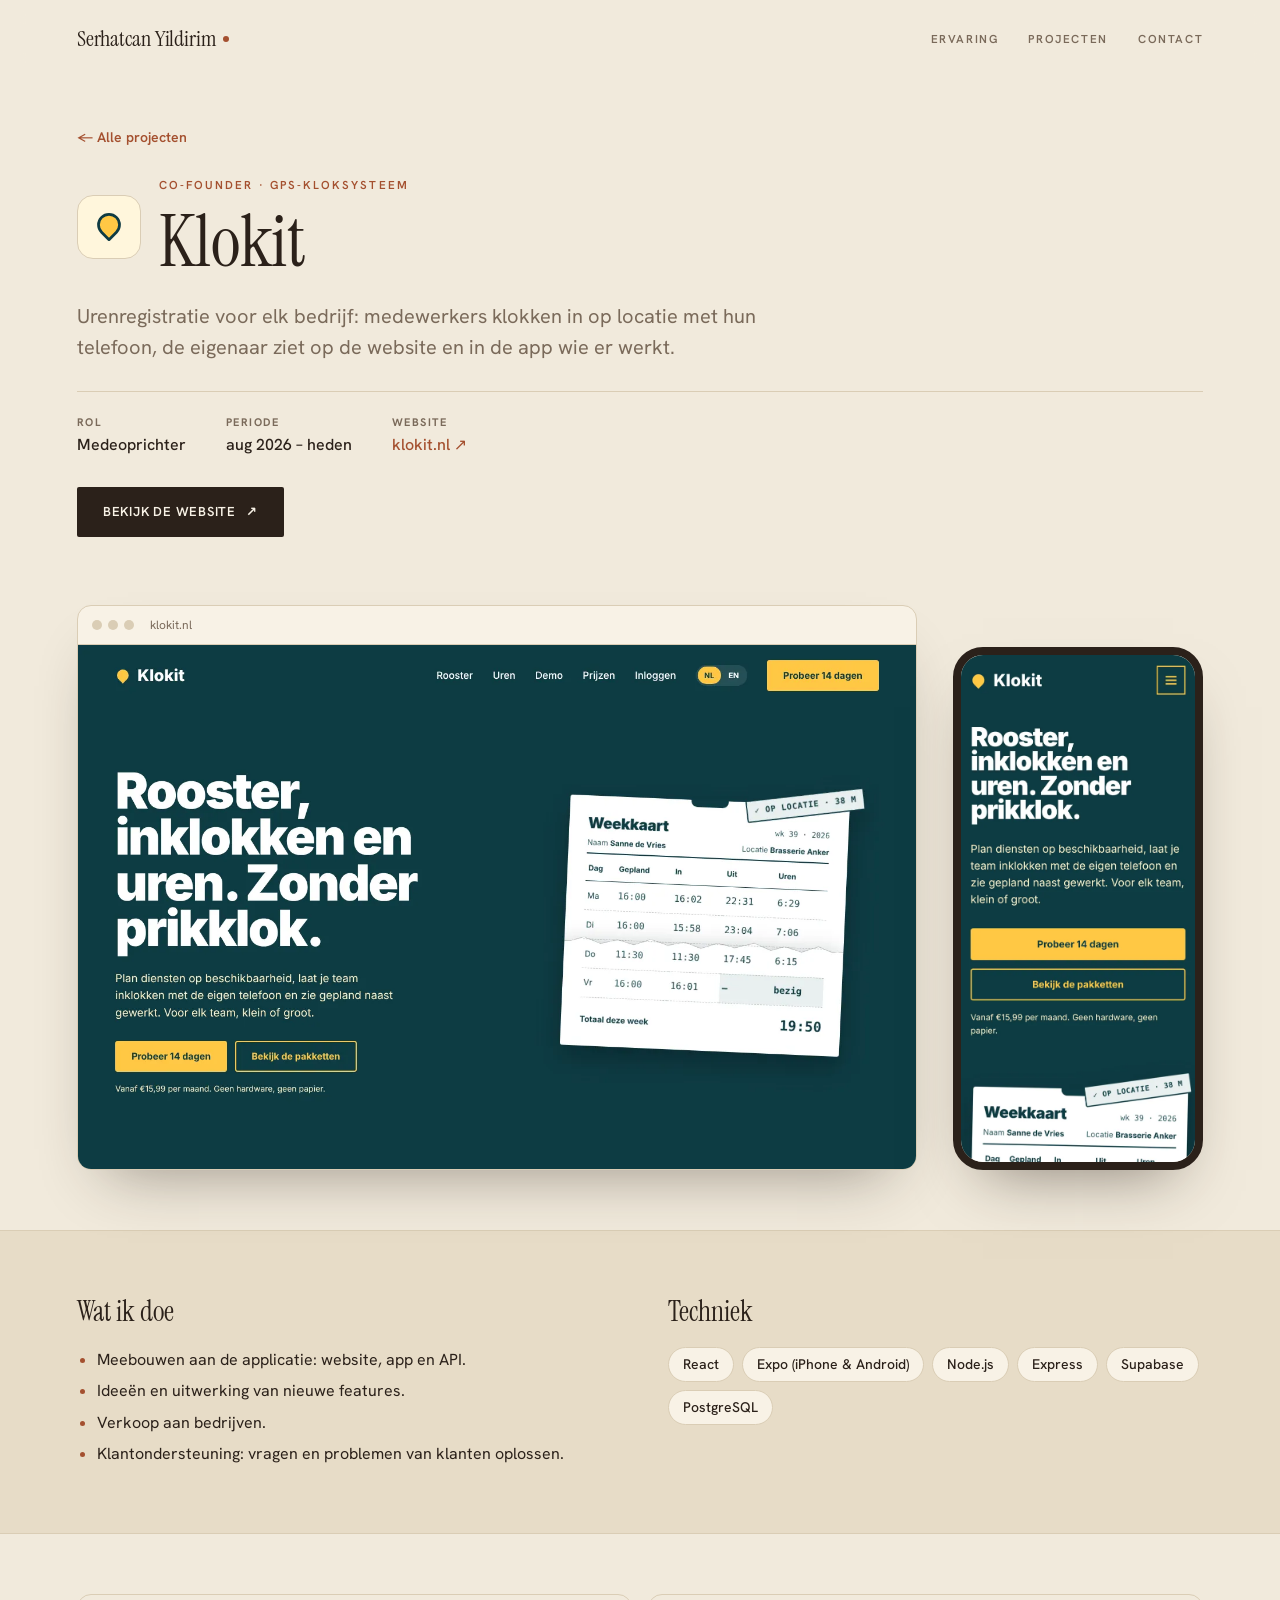
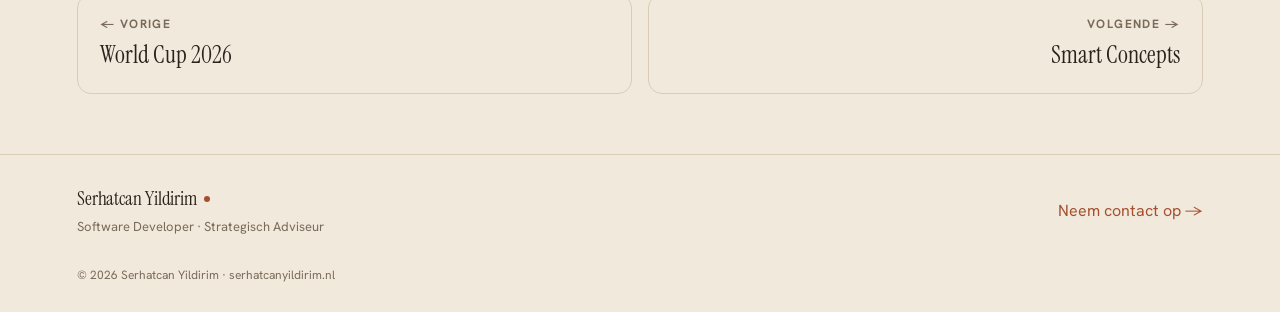
==== projecten/klokit/index.html @ 86eb44c2 "Aparte projectpagina's met screenshots, rol, werk en techniek Elke projecttegel op de homepage linkt" ====
<!DOCTYPE html>
<html lang="nl">
<head>
  <meta charset="utf-8">
  <meta name="viewport" content="width=device-width, initial-scale=1">
  <title>Klokit — Project van Serhatcan Yildirim</title>
  <meta name="description" content="Urenregistratie voor elk bedrijf: medewerkers klokken in op locatie met hun telefoon, de eigenaar ziet op de website en in de app wie er werkt.">
  <meta name="theme-color" content="#f1eadc">
  <meta property="og:type" content="article">
  <meta property="og:title" content="Klokit — Project van Serhatcan Yildirim">
  <meta property="og:description" content="Urenregistratie voor elk bedrijf: medewerkers klokken in op locatie met hun telefoon, de eigenaar ziet op de website en in de app wie er werkt.">
  <meta property="og:url" content="https://serhatcanyildirim.nl/projecten/klokit/">
  <meta property="og:image" content="https://serhatcanyildirim.nl/assets/projects/klokit-desktop.webp">
  <link rel="preconnect" href="https://fonts.googleapis.com">
  <link rel="preconnect" href="https://fonts.gstatic.com" crossorigin>
  <link href="https://fonts.googleapis.com/css2?family=Hanken+Grotesk:wght@400;500;600;700&family=Instrument+Serif:ital@0;1&display=swap" rel="stylesheet">
  <link rel="stylesheet" href="../../css/style.css">
</head>
<body class="case-page">
  <main class="card" role="main">
    <nav class="nav" aria-label="Hoofdnavigatie">
      <a class="brand" href="../../" aria-label="Serhatcan Yildirim — home">Serhatcan Yildirim<span class="dot"></span></a>
      <div class="nav-links">
        <a href="../../#experience">Ervaring</a>
        <a href="../../#work">Projecten</a>
        <a href="../../#contact">Contact</a>
      </div>
    </nav>

    <header class="section case-head">
      <a class="case-back" href="../../#work">← Alle projecten</a>
      <div class="case-title-row">
        <span class="case-logo" style="background:#fff6dc"><img src="../../assets/klokit-icon.svg" alt="" width="44" height="44"></span>
        <div>
          <div class="eyebrow">CO-FOUNDER · GPS-KLOKSYSTEEM</div>
          <h1 class="case-title">Klokit</h1>
        </div>
      </div>
      <p class="case-intro">Urenregistratie voor elk bedrijf: medewerkers klokken in op locatie met hun telefoon, de eigenaar ziet op de website en in de app wie er werkt.</p>
      <div class="case-meta"><div class="case-meta-item"><span class="case-meta-k">Rol</span><span class="case-meta-v">Medeoprichter</span></div><div class="case-meta-item"><span class="case-meta-k">Periode</span><span class="case-meta-v">aug 2026 – heden</span></div><div class="case-meta-item"><span class="case-meta-k">Website</span><a class="case-meta-v" href="https://klokit.nl" target="_blank" rel="noopener">klokit.nl ↗</a></div></div>
      <a class="btn-primary case-visit" href="https://klokit.nl" target="_blank" rel="noopener">Bekijk de website <span class="arrow" aria-hidden="true">↗</span></a>
    </header>

    <section class="case-shots" aria-label="Screenshots">
      <figure class="shot-desktop">
        <div class="shot-bar" aria-hidden="true"><i></i><i></i><i></i><span>klokit.nl</span></div>
        <img src="../../assets/projects/klokit-desktop.webp" alt="Screenshot van Klokit op desktop" width="1440" height="900">
      </figure>
      <figure class="shot-mobile">
        <img src="../../assets/projects/klokit-mobile.webp" alt="Screenshot van Klokit op mobiel" width="585" height="1266" loading="lazy">
      </figure>
    </section>
    <section class="section section--paper case-body"><div class="case-grid"><div class="case-block"><h2 class="case-h">Wat ik doe</h2><ul class="case-list"><li>Meebouwen aan de applicatie: website, app en API.</li><li>Ideeën en uitwerking van nieuwe features.</li><li>Verkoop aan bedrijven.</li><li>Klantondersteuning: vragen en problemen van klanten oplossen.</li></ul></div><div class="case-block"><h2 class="case-h">Techniek</h2><div class="case-chips"><span class="case-chip">React</span><span class="case-chip">Expo (iPhone &amp; Android)</span><span class="case-chip">Node.js</span><span class="case-chip">Express</span><span class="case-chip">Supabase</span><span class="case-chip">PostgreSQL</span></div></div></div></section>

    <nav class="section case-nav" aria-label="Andere projecten">
      <a class="case-nav-link" href="../world-cup-2026/"><span class="case-nav-k">← Vorige</span><span class="case-nav-v">World Cup 2026</span></a>
      <a class="case-nav-link case-nav-link--next" href="../smart-concepts/"><span class="case-nav-k">Volgende →</span><span class="case-nav-v">Smart Concepts</span></a>
    </nav>

    <footer class="footer">
      <div>
        <div class="brand">Serhatcan Yildirim<span class="dot"></span></div>
        <div class="footer-tagline">Software Developer · Strategisch Adviseur</div>
      </div>
      <a href="../../#contact">Neem contact op →</a>
    </footer>
    <div class="copyright">© 2026 Serhatcan Yildirim · serhatcanyildirim.nl</div>
  </main>
</body>
</html>
---- css/style.css ----
/* ==========================================================================
   Serhatcan Yildirim — Portfolio
   Editorial theme: serif display, warm paper palette, typographic index
   ========================================================================== */

:root {
  /* Palet "Zand & Klei": beige basis, geen puur wit */
  --bg:     #f1eadc;   /* beige */
  --paper:  #e7dcc7;   /* zand — vervangt de witte secties */
  --card:   #f8f2e6;   /* crème — kaarten en hover */
  --ink:    #2b211a;   /* espresso */
  --muted:  #7a6a5a;
  --line:   #dacdb5;
  --accent: #a4502f;   /* terracotta */
  --accent-dark: #833d22;
  --gold:   #c8963e;
  --on-dark: #f8f2e6;  /* tekst op donkere knoppen */

  --serif: 'Instrument Serif', Georgia, 'Times New Roman', serif;
  --sans:  'Hanken Grotesk', system-ui, -apple-system, sans-serif;

  /* Fluid horizontal padding for the full-bleed sections */
  --pad: clamp(20px, 6vw, 112px);
  --section-y: clamp(44px, 7vw, 60px);
}

* { box-sizing: border-box; }

html { scroll-behavior: smooth; }

html, body { margin: 0; }

body {
  background: var(--bg);
  font-family: var(--sans);
  color: var(--ink);
  line-height: 1.5;
  -webkit-font-smoothing: antialiased;
  text-rendering: optimizeLegibility;
  padding: 0;
  overflow-x: hidden;
}

a { color: var(--accent); text-decoration: none; }
a:hover { color: var(--accent-dark); }

input, textarea, button, select { font-family: inherit; }
input::placeholder, textarea::placeholder { color: #a8977f; }
::selection { background: var(--accent); color: var(--on-dark); }

img { max-width: 100%; display: block; }

h1, h2, h3, p { margin: 0; }
h1, h2, h3, .about-lead { overflow-wrap: break-word; }

.serif { font-family: var(--serif); font-weight: 400; }

/* --------------------------------------------------------------------------
   Page shell — full-bleed, edge to edge
   -------------------------------------------------------------------------- */
.card {
  width: 100%;
  min-height: 100vh;
  background: var(--bg);
  overflow-x: clip;
}

.eyebrow {
  font-size: 11.5px;
  font-weight: 600;
  letter-spacing: 0.18em;
  text-transform: uppercase;
  color: var(--accent);
  margin-bottom: 12px;
}

.section-title {
  font-family: var(--serif);
  font-weight: 400;
  font-size: clamp(32px, 5vw, 46px);
  line-height: 1.08;
  letter-spacing: -0.01em;
  margin: 0 0 8px;
}

/* --------------------------------------------------------------------------
   Navigation
   -------------------------------------------------------------------------- */
.nav {
  display: flex;
  align-items: center;
  justify-content: space-between;
  gap: 16px;
  padding: 22px var(--pad);
  flex-wrap: wrap;
}

.brand {
  display: inline-flex;
  align-items: center;
  gap: 7px;
  font-family: var(--serif);
  font-weight: 400;
  font-size: 22px;
  letter-spacing: -0.005em;
  color: var(--ink);
}
.brand .dot {
  width: 6px; height: 6px;
  border-radius: 50%;
  background: var(--accent);
  display: inline-block;
}

.nav-links {
  display: flex;
  gap: 30px;
  font-size: 11.5px;
  letter-spacing: 0.14em;
  text-transform: uppercase;
  font-weight: 600;
}
.nav-links a { color: var(--muted); }
.nav-links a:hover { color: var(--ink); }

/* Language toggle */
.lang {
  display: inline-flex;
  align-items: center;
  gap: 2px;
  background: rgba(43, 33, 26, .04);
  border: 1px solid var(--line);
  border-radius: 999px;
  padding: 3px;
}
.lang button {
  border: none;
  cursor: pointer;
  font-size: 12.5px;
  font-weight: 600;
  padding: 5px 11px;
  border-radius: 999px;
  background: transparent;
  color: var(--muted);
  transition: background .18s ease, color .18s ease;
}
.lang button[aria-pressed="true"] {
  background: var(--ink);
  color: var(--on-dark);
}

/* --------------------------------------------------------------------------
   Hero
   -------------------------------------------------------------------------- */
.hero { padding: clamp(40px, 6vw, 64px) var(--pad) 60px; }

.rating {
  display: flex;
  align-items: center;
  gap: 11px;
  margin-bottom: 30px;
  flex-wrap: wrap;
}
.stars { color: var(--gold); letter-spacing: 2px; font-size: 13px; }
.rating-label {
  font-size: 11.5px;
  letter-spacing: 0.14em;
  text-transform: uppercase;
  color: var(--muted);
}

.hero h1 {
  font-family: var(--serif);
  font-weight: 400;
  font-size: clamp(42px, 8vw, 84px);
  line-height: 1.01;
  letter-spacing: -0.01em;
  margin: 0 0 28px;
  max-width: 920px;
}
.hero h1 .accent { color: var(--accent); font-style: italic; }

.hero-sub {
  font-size: clamp(17px, 2.2vw, 19px);
  line-height: 1.6;
  color: var(--muted);
  max-width: 520px;
  margin: 0 0 34px;
}

.hero-cta {
  display: flex;
  gap: 28px;
  align-items: center;
  flex-wrap: wrap;
}

/* Buttons */
.btn-primary {
  display: inline-flex;
  align-items: center;
  gap: 10px;
  background: var(--ink);
  color: var(--on-dark);
  padding: 15px 26px;
  border-radius: 2px;
  font-size: 13px;
  letter-spacing: 0.06em;
  text-transform: uppercase;
  font-weight: 600;
  border: none;
  cursor: pointer;
  transition: background .18s ease;
}
.btn-primary:hover { background: var(--accent); color: var(--on-dark); }
.btn-primary .arrow { text-transform: none; }

.btn-text {
  display: inline-flex;
  align-items: center;
  gap: 8px;
  font-size: 14px;
  font-weight: 600;
  color: var(--ink);
  border-bottom: 1.5px solid var(--ink);
  padding-bottom: 3px;
}
.btn-text:hover { color: var(--ink); }
.btn-text .ico { color: var(--accent); display: inline-flex; }

/* Stats */
.stats {
  display: flex;
  max-width: 760px;
  margin-top: 58px;
  border-top: 1px solid var(--line);
  padding-top: 28px;
  gap: 32px;
}
.stat { flex: 1; }
.stat + .stat {
  border-left: 1px solid var(--line);
  padding-left: 32px;
}
.stat-num {
  font-family: var(--serif);
  font-size: clamp(30px, 4.5vw, 38px);
  line-height: 1;
  letter-spacing: -0.01em;
}
.stat-label {
  font-size: 12.5px;
  color: var(--muted);
  line-height: 1.4;
  margin-top: 8px;
}

/* --------------------------------------------------------------------------
   Generic section
   -------------------------------------------------------------------------- */
.section { padding: var(--section-y) var(--pad); }
.section--paper {
  background: var(--paper);
  border-top: 1px solid var(--line);
  border-bottom: 1px solid var(--line);
}

/* Services — typographic index */
.services-list {
  margin-top: 24px;
  border-top: 1px solid var(--line);
}
.service-row {
  display: grid;
  grid-template-columns: 52px 1fr 1.25fr 30px;
  gap: 28px;
  align-items: baseline;
  padding: 26px 0;
  border-bottom: 1px solid var(--line);
}
.service-no {
  font-size: 14px;
  color: var(--muted);
  font-variant-numeric: tabular-nums;
}
.service-t {
  font-family: var(--serif);
  font-weight: 400;
  font-size: clamp(22px, 3vw, 27px);
  line-height: 1.12;
  margin: 0;
}
.service-d {
  font-size: 15px;
  color: var(--muted);
  line-height: 1.55;
  margin: 0;
}
.service-arrow { color: var(--accent); font-size: 18px; text-align: right; }

.foot-note {
  font-size: 13.5px;
  color: var(--muted);
  margin: 22px 0 0;
}
.section-sub {
  font-size: clamp(15px, 2vw, 16.5px);
  color: var(--muted);
  line-height: 1.55;
  margin: 0 0 22px;
  max-width: 480px;
}

/* Work — project cards */
.projects {
  display: grid;
  grid-template-columns: repeat(3, 1fr);
  gap: 14px;
  margin-top: 22px;
}
.project {
  display: flex;
  align-items: center;
  gap: 13px;
  background: var(--bg);
  border: 1px solid var(--line);
  border-radius: 12px;
  padding: 15px 16px;
  color: var(--ink);
  transition: border-color .18s ease, background .18s ease;
}
.project:hover { border-color: #c8b89c; background: var(--card); color: var(--ink); }
.project-mono {
  width: 34px; height: 34px;
  border-radius: 9px;
  display: inline-flex;
  align-items: center;
  justify-content: center;
  font-size: 13px;
  font-weight: 700;
  color: var(--on-dark);
  letter-spacing: -0.02em;
  flex: 0 0 auto;
}
.project-logo {
  padding: 4px;
  overflow: hidden;
}
.project-logo img {
  width: 100%;
  height: 100%;
  object-fit: contain;
  display: block;
}
.project-body { flex: 1; min-width: 0; }
.project-name {
  display: block;
  font-size: 15px;
  font-weight: 600;
  line-height: 1.2;
}
.project-tag {
  display: block;
  font-size: 12.5px;
  color: var(--muted);
  margin-top: 2px;
}
.project-ext { color: var(--muted); font-size: 15px; }

/* Reviews */
.reviews {
  display: grid;
  grid-template-columns: 1fr 1fr;
  gap: 16px;
}
.review {
  background: var(--bg);
  border: 1px solid var(--line);
  border-radius: 14px;
  padding: 22px 24px;
}
.review-head {
  display: flex;
  justify-content: space-between;
  align-items: flex-start;
}
.review-head .stars { font-size: 15px; }
.review-badge {
  font-size: 12px;
  font-weight: 700;
  color: var(--muted);
  border: 1px solid var(--line);
  width: 24px; height: 24px;
  border-radius: 50%;
  display: inline-flex;
  align-items: center;
  justify-content: center;
  flex: 0 0 auto;
}
.review-q { font-size: 16px; line-height: 1.5; margin: 14px 0 16px; }
.review-a { font-size: 13px; color: var(--muted); }

/* Steps */
.steps {
  display: grid;
  grid-template-columns: repeat(3, 1fr);
  gap: 44px;
  margin-top: 8px;
}
.step {
  border-top: 1px solid var(--line);
  padding-top: 22px;
}
.step-n {
  font-family: var(--serif);
  font-size: 44px;
  color: var(--accent);
  line-height: 1;
  margin-bottom: 16px;
}
.step-t {
  font-family: var(--serif);
  font-weight: 400;
  font-size: 23px;
  line-height: 1.15;
  margin: 0 0 8px;
}
.step-d { font-size: 14.5px; color: var(--muted); line-height: 1.55; margin: 0; }

.section-title--mb { margin-bottom: 32px; }

/* About */
.about-lead {
  font-family: var(--serif);
  font-weight: 400;
  font-size: clamp(28px, 4.2vw, 40px);
  line-height: 1.25;
  letter-spacing: -0.005em;
  max-width: 920px;
  margin: 0;
}
.about-body {
  font-size: 17px;
  color: var(--muted);
  line-height: 1.6;
  max-width: 560px;
  margin: 22px 0 0;
}
.about-eyebrow { margin-bottom: 18px; }

/* --------------------------------------------------------------------------
   Contact
   -------------------------------------------------------------------------- */
.contact-grid {
  display: grid;
  grid-template-columns: 0.8fr 1.2fr;
  gap: 56px;
  align-items: start;
}
.contact-title {
  font-family: var(--serif);
  font-weight: 400;
  font-size: clamp(36px, 5vw, 48px);
  line-height: 1.02;
  letter-spacing: -0.01em;
  margin: 0 0 16px;
}
.contact-sub {
  font-size: 16px;
  color: var(--muted);
  line-height: 1.55;
  margin: 0;
  max-width: 320px;
}
.checks {
  margin-top: 24px;
  display: flex;
  flex-direction: column;
  gap: 11px;
}
.check {
  display: flex;
  gap: 10px;
  align-items: flex-start;
  font-size: 14.5px;
}
.check-mark {
  color: var(--accent);
  font-weight: 700;
  line-height: 1.5;
  flex: 0 0 auto;
}
.check span { line-height: 1.5; }

.contact-links {
  margin-top: 26px;
  display: flex;
  flex-direction: column;
  gap: 7px;
  font-size: 14px;
}
.contact-links .wa {
  display: inline-flex;
  gap: 8px;
  align-items: center;
  color: var(--accent);
  font-weight: 600;
}
.contact-links a.muted { color: var(--muted); }
.contact-links a.muted:hover { color: var(--accent); }

/* Form */
.form {
  display: grid;
  grid-template-columns: 1fr 1fr;
  gap: 26px 28px;
}
.field { display: flex; flex-direction: column; }
.field--full { grid-column: 1 / -1; }
.field label {
  display: block;
  font-size: 11px;
  letter-spacing: 0.12em;
  text-transform: uppercase;
  font-weight: 600;
  color: var(--muted);
  margin-bottom: 5px;
}
.field input,
.field textarea {
  width: 100%;
  border: none;
  border-bottom: 1px solid var(--line);
  border-radius: 0;
  padding: 9px 2px;
  font-size: 15px;
  color: var(--ink);
  outline: none;
  background: transparent;
  transition: border-color .18s ease;
}
.field textarea { resize: vertical; line-height: 1.5; min-height: 72px; }
.field input:focus,
.field textarea:focus { border-bottom-color: var(--accent); }

.form-submit {
  grid-column: 1 / -1;
  width: 100%;
  background: var(--ink);
  color: var(--on-dark);
  border: none;
  border-radius: 2px;
  padding: 15px;
  font-size: 13px;
  letter-spacing: 0.06em;
  text-transform: uppercase;
  font-weight: 600;
  cursor: pointer;
  display: inline-flex;
  align-items: center;
  justify-content: center;
  gap: 9px;
  margin-top: 6px;
  transition: background .18s ease;
}
.form-submit:hover { background: var(--accent); }
.form-submit .arrow { text-transform: none; }

.form-foot {
  grid-column: 1 / -1;
  text-align: center;
  font-size: 12px;
  color: var(--muted);
}

.form-submit:disabled { opacity: .6; cursor: default; background: var(--ink); }

.form-error {
  grid-column: 1 / -1;
  text-align: center;
  font-size: 13px;
  color: #a2412f;
  background: rgba(162, 65, 47, .07);
  border: 1px solid rgba(162, 65, 47, .2);
  border-radius: 10px;
  padding: 10px 14px;
}

/* Sent confirmation */
.form-sent {
  padding: 44px 10px;
  text-align: center;
  border-top: 1px solid var(--line);
}
.form-sent .mark {
  font-family: var(--serif);
  font-size: 40px;
  color: var(--accent);
  margin-bottom: 8px;
}
.form-sent h3 {
  font-family: var(--serif);
  font-weight: 400;
  margin: 0 0 6px;
  font-size: 26px;
}
.form-sent p { margin: 0; color: var(--muted); font-size: 14.5px; }

/* --------------------------------------------------------------------------
   Footer
   -------------------------------------------------------------------------- */
.footer {
  padding: 30px var(--pad);
  border-top: 1px solid var(--line);
  display: flex;
  align-items: center;
  justify-content: space-between;
  flex-wrap: wrap;
  gap: 16px;
}
.footer .brand { font-size: 19px; }
.footer-tagline { font-size: 13px; color: var(--muted); margin-top: 3px; }
.socials { display: flex; gap: 16px; align-items: center; }
.socials a { color: var(--muted); display: inline-flex; }
.socials a:hover { color: var(--accent); }
.copyright {
  padding: 0 var(--pad) 28px;
  font-size: 12px;
  color: var(--muted);
}

/* Icon sizing */
.icon { width: 18px; height: 18px; display: inline-block; }
.icon--sm { width: 16px; height: 16px; }
.service-icon { width: 17px; height: 17px; color: var(--accent); display: inline-flex; }

/* --------------------------------------------------------------------------
   Scroll reveal (progressive enhancement)
   -------------------------------------------------------------------------- */
.reveal {
  opacity: 0;
  transform: translateY(18px);
  transition: opacity .6s ease, transform .6s ease;
}
.reveal.is-visible { opacity: 1; transform: none; }

/* --------------------------------------------------------------------------
   Responsive
   -------------------------------------------------------------------------- */
@media (max-width: 900px) {
  .contact-grid { grid-template-columns: 1fr; gap: 40px; }
  .steps { grid-template-columns: 1fr; gap: 28px; }
  .projects { grid-template-columns: repeat(2, 1fr); }
}

@media (max-width: 680px) {
  .nav { justify-content: space-between; }
  .nav-links { order: 3; width: 100%; justify-content: flex-start; gap: 22px; }
  .service-row {
    grid-template-columns: 40px 1fr;
    gap: 6px 16px;
    row-gap: 6px;
  }
  .service-t { grid-column: 2; }
  .service-d { grid-column: 2; }
  .service-arrow { display: none; }
  .projects { grid-template-columns: 1fr; }
  .reviews { grid-template-columns: 1fr; }
  .form { grid-template-columns: 1fr; }
  .stats { flex-direction: column; gap: 0; }
  .stat { padding: 18px 0; border-top: 1px solid var(--line); }
  .stat:first-child { padding-top: 0; border-top: none; }
  .stat + .stat { border-left: none; padding-left: 0; }
}

@media (prefers-reduced-motion: reduce) {
  html { scroll-behavior: auto; }
  .reveal { opacity: 1; transform: none; transition: none; }
  * { scroll-behavior: auto !important; }
}

/* ==========================================================================
   Portfolio upgrade — hero photo, marquee, motion helpers
   ========================================================================== */

/* Sticky nav */
.nav {
  position: sticky;
  top: 0;
  z-index: 60;
  background: var(--bg);
  background: color-mix(in srgb, var(--bg) 86%, transparent);
  -webkit-backdrop-filter: blur(12px);
  backdrop-filter: blur(12px);
}

/* Hero: text + photo */
.hero-grid {
  display: grid;
  grid-template-columns: minmax(0, 1.15fr) minmax(0, .85fr);
  gap: clamp(32px, 5vw, 72px);
  align-items: center;
}
.hero-grid .hero h1, .hero-text h1 { font-size: clamp(42px, 6.4vw, 88px); }

.hero-visual { position: relative; display: flex; justify-content: center; }
.hero-visual-inner {
  position: relative;
  width: min(100%, 440px);
  will-change: transform;
}
.hero-photo {
  margin: 0;
  position: relative;
  aspect-ratio: 900 / 1180;
  border-radius: 999px 999px 28px 28px;
  overflow: hidden;
  background: var(--paper);
  box-shadow: 0 30px 60px -30px rgba(43, 33, 26, .45);
}
.hero-photo::after {
  content: "";
  position: absolute;
  inset: 0;
  border-radius: inherit;
  box-shadow: inset 0 0 0 1px rgba(43, 33, 26, .08);
  pointer-events: none;
}
.hero-photo img {
  width: 100%;
  height: 112%;
  object-fit: cover;
  object-position: 50% 30%;
  display: block;
  transform-origin: 50% 40%;
}

/* Rotating badge */
.hero-badge {
  position: absolute;
  left: -38px;
  bottom: 34px;
  width: 124px;
  height: 124px;
  border-radius: 50%;
  background: var(--ink);
  color: var(--on-dark);
  display: grid;
  place-items: center;
  box-shadow: 0 18px 40px -18px rgba(43, 33, 26, .6);
}
.hero-badge-ring {
  position: absolute;
  inset: 0;
  width: 100%;
  height: 100%;
  animation: badge-spin 16s linear infinite;
}
.hero-badge-ring text {
  font-family: var(--sans);
  font-size: 10.5px;
  font-weight: 600;
  letter-spacing: .12em;
  fill: currentColor;
}
.hero-badge-core { font-size: 22px; color: var(--gold); line-height: 1; }
@keyframes badge-spin { to { transform: rotate(360deg); } }

/* Floating chips */
.chip {
  position: absolute;
  display: inline-flex;
  align-items: center;
  gap: 8px;
  padding: 10px 16px;
  border-radius: 999px;
  background: var(--card);
  border: 1px solid var(--line);
  font-size: 13.5px;
  font-weight: 600;
  color: var(--ink);
  white-space: nowrap;
  box-shadow: 0 14px 30px -18px rgba(43, 33, 26, .45);
}
.chip b { color: var(--accent); }
.chip-dot { width: 8px; height: 8px; border-radius: 50%; background: #3f9a5d; box-shadow: 0 0 0 4px rgba(63, 154, 93, .18); }
.chip--1 { top: 12%; right: -28px; }
.chip--2 { top: 46%; left: -44px; }
.chip--3 { bottom: 10%; right: -36px; background: var(--ink); color: var(--on-dark); border-color: var(--ink); }
.chip--3 b { color: var(--gold); }

/* Marquee */
.marquee {
  overflow: hidden;
  border-top: 1px solid var(--line);
  border-bottom: 1px solid var(--line);
  background: var(--ink);
  color: var(--on-dark);
  padding: 18px 0;
}
.marquee-track {
  display: flex;
  align-items: center;
  gap: 34px;
  width: max-content;
  white-space: nowrap;
  animation: marquee 30s linear infinite;
}
.marquee-track span {
  font-family: var(--serif);
  font-size: clamp(30px, 4.6vw, 54px);
  line-height: 1;
}
.marquee-track span:nth-of-type(even) { font-style: italic; color: #e2b48f; }
.marquee-track i { font-style: normal; color: var(--gold); font-size: 20px; }
@keyframes marquee { to { transform: translateX(-50%); } }

/* Services row hover sweep */
.service-row { position: relative; isolation: isolate; }
.service-row::before {
  content: "";
  position: absolute;
  inset: 0 calc(var(--pad) * -1);
  background: var(--paper);
  transform: scaleY(0);
  transform-origin: bottom;
  transition: transform .45s cubic-bezier(.2, .8, .2, 1);
  z-index: -1;
}
.service-row:hover::before { transform: scaleY(1); }
.service-arrow { transition: transform .35s ease; }
.service-row:hover .service-arrow { transform: translateX(6px) rotate(-45deg); }

/* Project cards: 3D tilt needs perspective */
.projects { perspective: 900px; }
.project { will-change: transform; transform-style: preserve-3d; }

/* Steps progress line */
.step { position: relative; }
.step-line {
  position: absolute;
  top: -1px; left: 0; right: 0;
  height: 2px;
  background: var(--accent);
  transform: scaleX(0);
  transform-origin: left center;
}

/* About */
.about-head { display: flex; align-items: center; gap: 14px; margin-bottom: 18px; }
.about-head .about-eyebrow { margin: 0; }
.about-avatar {
  width: 56px; height: 56px;
  border-radius: 50%;
  object-fit: cover;
  display: block;
  box-shadow: 0 0 0 3px var(--paper), 0 0 0 4px var(--line);
}

/* Word-split helpers */
.w { display: inline-block; overflow: hidden; vertical-align: top; padding: 0 .06em .1em 0; margin: 0 -.06em -.1em 0; }
.wi { display: inline-block; will-change: transform; }

/* Preloader (CSS fallback hides it even without JS) */
.preloader {
  position: fixed;
  inset: 0;
  z-index: 200;
  background: var(--ink);
  color: var(--on-dark);
  display: flex;
  flex-direction: column;
  align-items: center;
  justify-content: center;
  gap: 22px;
  animation: preloader-out .6s ease 2.2s forwards;
}
.preloader-name { font-family: var(--serif); font-size: clamp(40px, 8vw, 84px); line-height: 1; }
.pl-mask { display: inline-block; overflow: hidden; vertical-align: top; padding-bottom: .08em; }
.preloader-word { display: inline-block; }
.preloader-word--accent { font-style: italic; color: #e2b48f; }
.preloader-bar { width: 140px; height: 2px; background: var(--gold); transform: scaleX(0); transform-origin: left; }
@keyframes preloader-out { to { opacity: 0; visibility: hidden; } }

/* Scroll progress */
.scroll-progress {
  position: fixed;
  top: 0; left: 0; right: 0;
  height: 3px;
  background: var(--accent);
  transform: scaleX(0);
  transform-origin: left;
  z-index: 70;
  pointer-events: none;
}

/* Cursor follower (fine pointers only, enabled by JS) */
.cursor {
  position: fixed;
  top: 0; left: 0;
  width: 34px; height: 34px;
  margin: -17px 0 0 -17px;
  border: 1.5px solid var(--accent);
  border-radius: 50%;
  pointer-events: none;
  z-index: 150;
  opacity: 0;
  transition: width .25s ease, height .25s ease, margin .25s ease, background .25s ease, opacity .25s ease;
}
.cursor.is-on { opacity: 1; }
.cursor.is-hover { width: 64px; height: 64px; margin: -32px 0 0 -32px; background: rgba(164, 80, 47, .12); }

/* With GSAP active, JS drives animations instead of CSS */
.gsap-on .reveal { opacity: 1; transform: none; transition: none; }
.gsap-on .hero-badge-ring, .gsap-on .marquee-track { animation: none; }

/* Responsive for the new hero */
@media (max-width: 900px) {
  .hero-grid { grid-template-columns: 1fr; }
  .hero-visual { margin-top: 12px; }
  .hero-visual-inner { width: min(78%, 360px); }
}
@media (max-width: 680px) {
  .hero-badge { width: 96px; height: 96px; left: -22px; bottom: 22px; }
  .hero-badge-ring text { font-size: 10px; }
  .chip { font-size: 12px; padding: 8px 12px; }
  .chip--1 { right: -18px; }
  .chip--2 { left: -26px; }
  .chip--3 { right: -20px; }
}

@media (prefers-reduced-motion: reduce) {
  .preloader { display: none; }
  .hero-badge-ring, .marquee-track { animation: none; }
  .cursor { display: none; }
}

/* Mobile hero order: headline → text → buttons → photo → stats */
@media (max-width: 900px) {
  .hero-grid { display: flex; flex-direction: column; align-items: stretch; gap: 0; }
  .hero-text { display: contents; }
  .hero-visual { order: 1; margin: 44px 0 8px; }
  .hero .stats { order: 2; }
}
@media (max-width: 680px) {
  .hero .stats { flex-direction: row; gap: 14px; margin-top: 40px; }
  .hero .stat { padding: 0; border-top: none; }
  .hero .stat + .stat { border-left: 1px solid var(--line); padding-left: 14px; }
  .hero .stat-num { font-size: 28px; }
  .hero .stat-label { font-size: 11.5px; }
}

.reviews { margin-top: 28px; }

/* Contact card */
.contact-card {
  margin-top: 30px;
  max-width: 420px;
  background: var(--card);
  border: 1px solid var(--line);
  border-radius: 22px;
  padding: 34px 26px 32px;
  text-align: center;
}
.contact-card-photo {
  width: 124px; height: 124px;
  border-radius: 50%;
  object-fit: cover;
  display: block;
  margin: 0 auto 20px;
  box-shadow: 0 0 0 5px var(--card), 0 0 0 6px var(--line);
}
.contact-card-name {
  font-family: var(--serif);
  font-weight: 400;
  font-size: 32px;
  line-height: 1.1;
  letter-spacing: -0.01em;
}
.contact-card-role {
  margin-top: 8px;
  font-size: 12px;
  font-weight: 700;
  letter-spacing: .16em;
  text-transform: uppercase;
  color: var(--accent);
}
.contact-card-rule {
  display: block;
  width: 64px; height: 1px;
  margin: 22px auto;
  background: var(--line);
}
.app-icons { display: flex; justify-content: center; gap: 14px; flex-wrap: wrap; }
.app-icon {
  width: 56px; height: 56px;
  border-radius: 14px;
  display: grid;
  place-items: center;
  color: #fff;
  box-shadow: 0 8px 18px -10px rgba(43, 33, 26, .5), inset 0 1px 0 rgba(255, 255, 255, .25);
  transition: translate .25s cubic-bezier(.2, .8, .2, 1), scale .25s cubic-bezier(.2, .8, .2, 1), box-shadow .25s ease;
}
.app-icon svg { width: 28px; height: 28px; }
.app-icon:hover { color: #fff; translate: 0 -4px; scale: 1.04; box-shadow: 0 14px 24px -12px rgba(43, 33, 26, .55), inset 0 1px 0 rgba(255, 255, 255, .25); }
.app-icon--phone { background: linear-gradient(180deg, #7fe07a, #34b33a); }
.app-icon--mail { background: linear-gradient(180deg, #5ec2fb, #1f7ff0); }
.app-icon--wa { background: linear-gradient(180deg, #6fe07b, #25b14a); }
.app-icon--li { background: #0a66c2; }
@media (max-width: 900px) { .contact-card { max-width: none; } }
@media (max-width: 380px) { .app-icons { gap: 10px; } .app-icon { width: 50px; height: 50px; } }

/* Experience meta line (company · period) */
.step-meta { font-size: 13px; font-weight: 600; color: var(--accent); margin: 0 0 10px; }

/* ==========================================================================
   Projectpagina's (/projecten/<naam>/)
   ========================================================================== */
.case-head { padding-top: clamp(28px, 5vw, 48px); }
.case-back { display: inline-block; font-size: 14px; font-weight: 600; margin-bottom: 28px; }
.case-title-row { display: flex; align-items: center; gap: 18px; }
.case-logo {
  width: 64px; height: 64px; flex: 0 0 auto;
  border-radius: 16px; padding: 10px; overflow: hidden;
  display: inline-flex; align-items: center; justify-content: center;
  border: 1px solid var(--line);
}
.case-logo img { width: 100%; height: 100%; object-fit: contain; }
.case-title {
  font-family: var(--serif); font-weight: 400;
  font-size: clamp(40px, 6.5vw, 72px); line-height: 1.02; margin-top: 4px;
}
.case-intro { font-size: clamp(17px, 2vw, 20px); color: var(--muted); line-height: 1.55; max-width: 680px; margin-top: 22px; }
.case-meta {
  display: flex; flex-wrap: wrap; gap: 14px 40px;
  margin-top: 28px; padding-top: 22px; border-top: 1px solid var(--line);
}
.case-meta-item { display: flex; flex-direction: column; gap: 3px; min-width: 0; }
.case-meta-k { font-size: 11px; font-weight: 700; letter-spacing: .14em; text-transform: uppercase; color: var(--muted); }
.case-meta-v { font-size: 16px; font-weight: 500; color: var(--ink); overflow-wrap: anywhere; }
a.case-meta-v { color: var(--accent); }
.case-visit { margin-top: 30px; }

.case-shots {
  padding: 8px var(--pad) var(--section-y);
  display: grid; grid-template-columns: minmax(0, 1fr) clamp(150px, 20vw, 250px);
  gap: clamp(16px, 3vw, 36px); align-items: end;
}
.case-shots figure { margin: 0; }
.shot-desktop {
  border-radius: 14px; overflow: hidden; background: var(--card);
  border: 1px solid var(--line); box-shadow: 0 30px 60px -30px rgba(43,33,26,.45);
}
.shot-bar { display: flex; align-items: center; gap: 6px; padding: 10px 14px; border-bottom: 1px solid var(--line); }
.shot-bar i { width: 10px; height: 10px; border-radius: 50%; background: var(--line); }
.shot-bar span { margin-left: 10px; font-size: 12px; color: var(--muted); }
.shot-desktop img { width: 100%; height: auto; }
.shot-mobile {
  border-radius: 30px; overflow: hidden; border: 8px solid var(--ink);
  box-shadow: 0 30px 60px -30px rgba(43,33,26,.55);
}
.shot-mobile img { width: 100%; height: auto; }

.case-grid { display: grid; grid-template-columns: repeat(auto-fit, minmax(280px, 1fr)); gap: 40px 56px; }
.case-h { font-family: var(--serif); font-weight: 400; font-size: 28px; margin-bottom: 14px; }
.case-list { margin: 0; padding-left: 20px; color: var(--ink); font-size: 16px; line-height: 1.6; }
.case-list li { margin-bottom: 6px; }
.case-list li::marker { color: var(--accent); }
.case-chips { display: flex; flex-wrap: wrap; gap: 8px; }
.case-chip { background: var(--card); border: 1px solid var(--line); border-radius: 999px; padding: 6px 14px; font-size: 14px; font-weight: 500; }
.case-p { font-size: 16px; line-height: 1.6; }

.case-nav { display: grid; grid-template-columns: 1fr 1fr; gap: 16px; }
.case-nav-link {
  display: flex; flex-direction: column; gap: 4px; padding: 20px 22px;
  border: 1px solid var(--line); border-radius: 14px; color: var(--ink);
}
.case-nav-link:hover { background: var(--card); color: var(--ink); }
.case-nav-link--next { text-align: right; }
.case-nav-k { font-size: 12px; font-weight: 700; letter-spacing: .12em; text-transform: uppercase; color: var(--muted); }
.case-nav-v { font-family: var(--serif); font-size: 24px; }

@media (max-width: 680px) {
  .case-shots { grid-template-columns: 1fr; }
  .shot-mobile { width: 62%; justify-self: center; }
  .case-nav { grid-template-columns: 1fr; }
  .case-nav-link--next { text-align: left; }
}
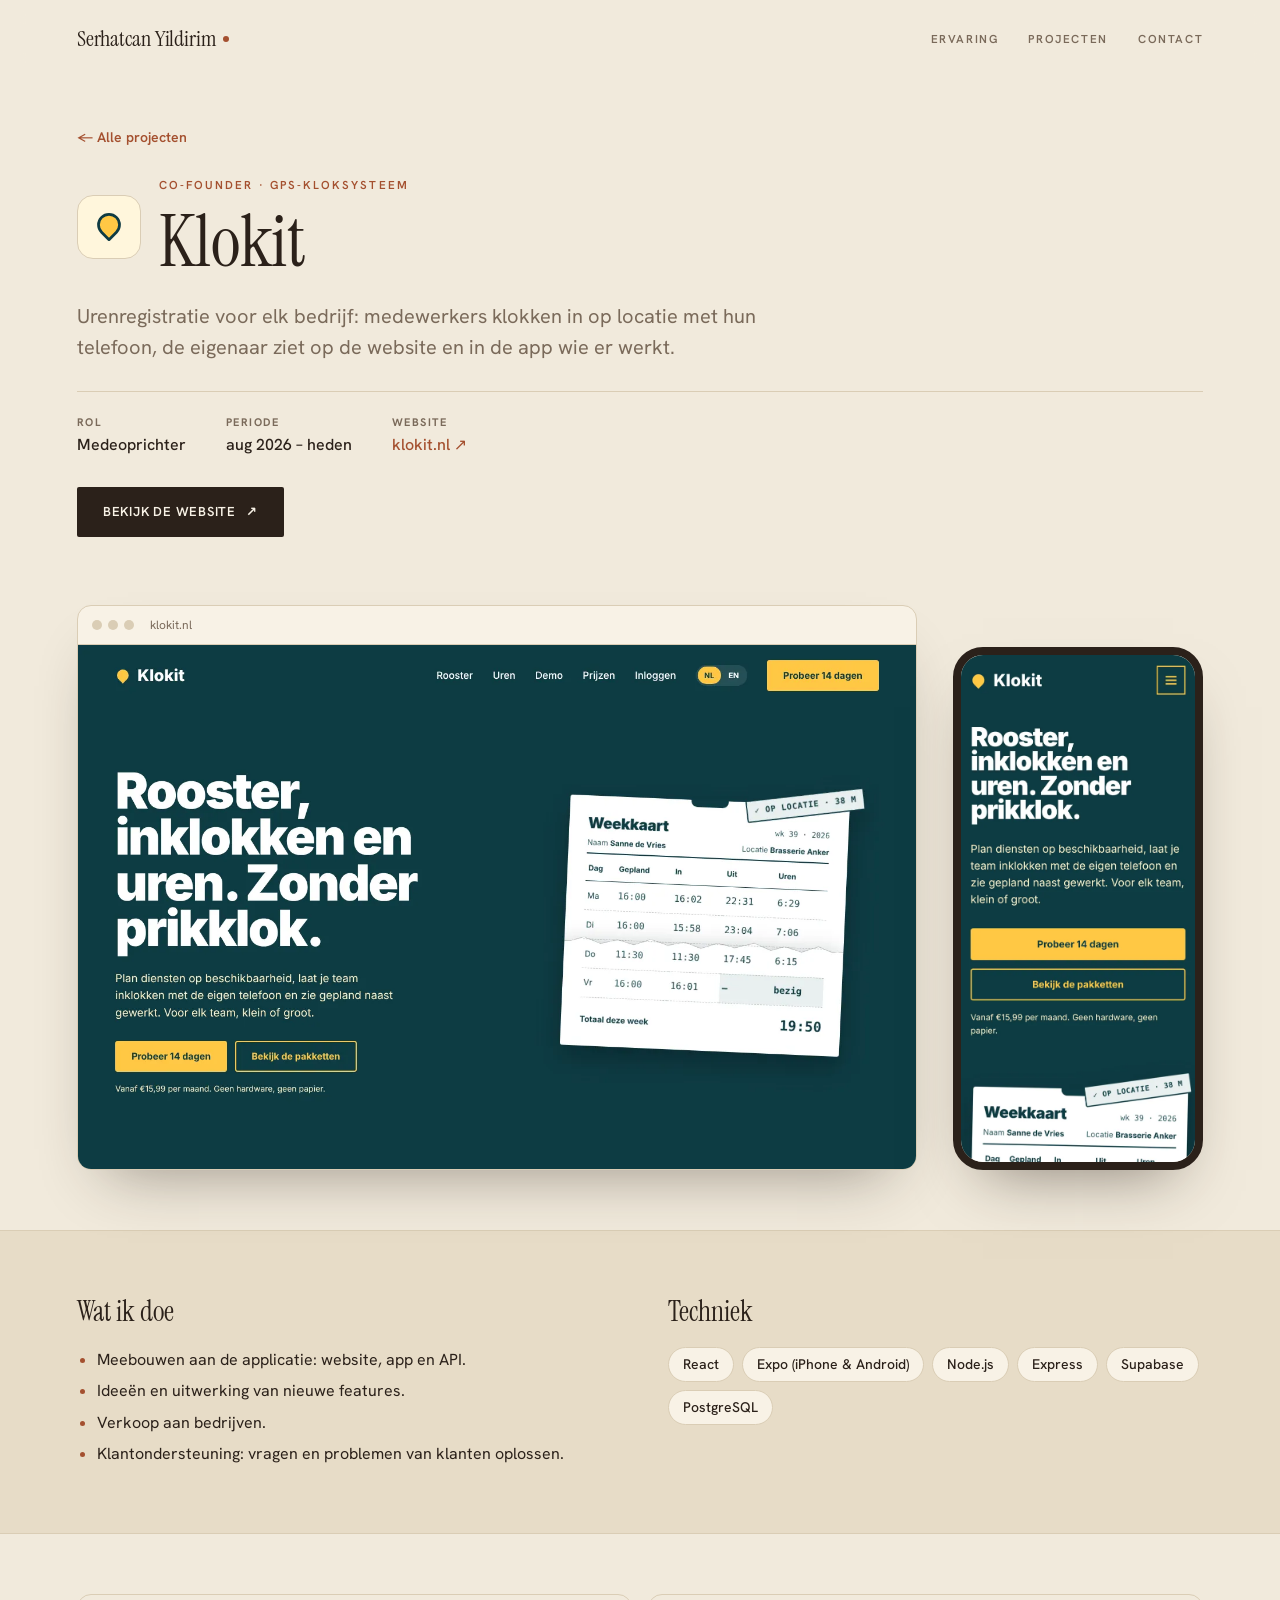
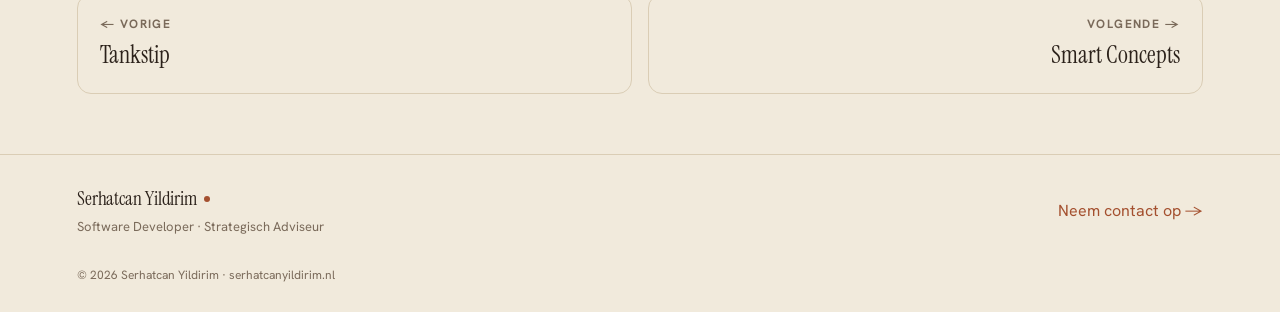
==== commit 754bf734: "Tankstip toevoegen aan projecten (eigenaar) Co-Authored-By: Claude Opus 5.5 <noreply@anthropic.com> " ====
--- a/projecten/klokit/index.html
+++ b/projecten/klokit/index.html
@@ -53,7 +53,7 @@
     <section class="section section--paper case-body"><div class="case-grid"><div class="case-block"><h2 class="case-h">Wat ik doe</h2><ul class="case-list"><li>Meebouwen aan de applicatie: website, app en API.</li><li>Ideeën en uitwerking van nieuwe features.</li><li>Verkoop aan bedrijven.</li><li>Klantondersteuning: vragen en problemen van klanten oplossen.</li></ul></div><div class="case-block"><h2 class="case-h">Techniek</h2><div class="case-chips"><span class="case-chip">React</span><span class="case-chip">Expo (iPhone &amp; Android)</span><span class="case-chip">Node.js</span><span class="case-chip">Express</span><span class="case-chip">Supabase</span><span class="case-chip">PostgreSQL</span></div></div></div></section>
 
     <nav class="section case-nav" aria-label="Andere projecten">
-      <a class="case-nav-link" href="../world-cup-2026/"><span class="case-nav-k">← Vorige</span><span class="case-nav-v">World Cup 2026</span></a>
+      <a class="case-nav-link" href="../tankstip/"><span class="case-nav-k">← Vorige</span><span class="case-nav-v">Tankstip</span></a>
       <a class="case-nav-link case-nav-link--next" href="../smart-concepts/"><span class="case-nav-k">Volgende →</span><span class="case-nav-v">Smart Concepts</span></a>
     </nav>
 
